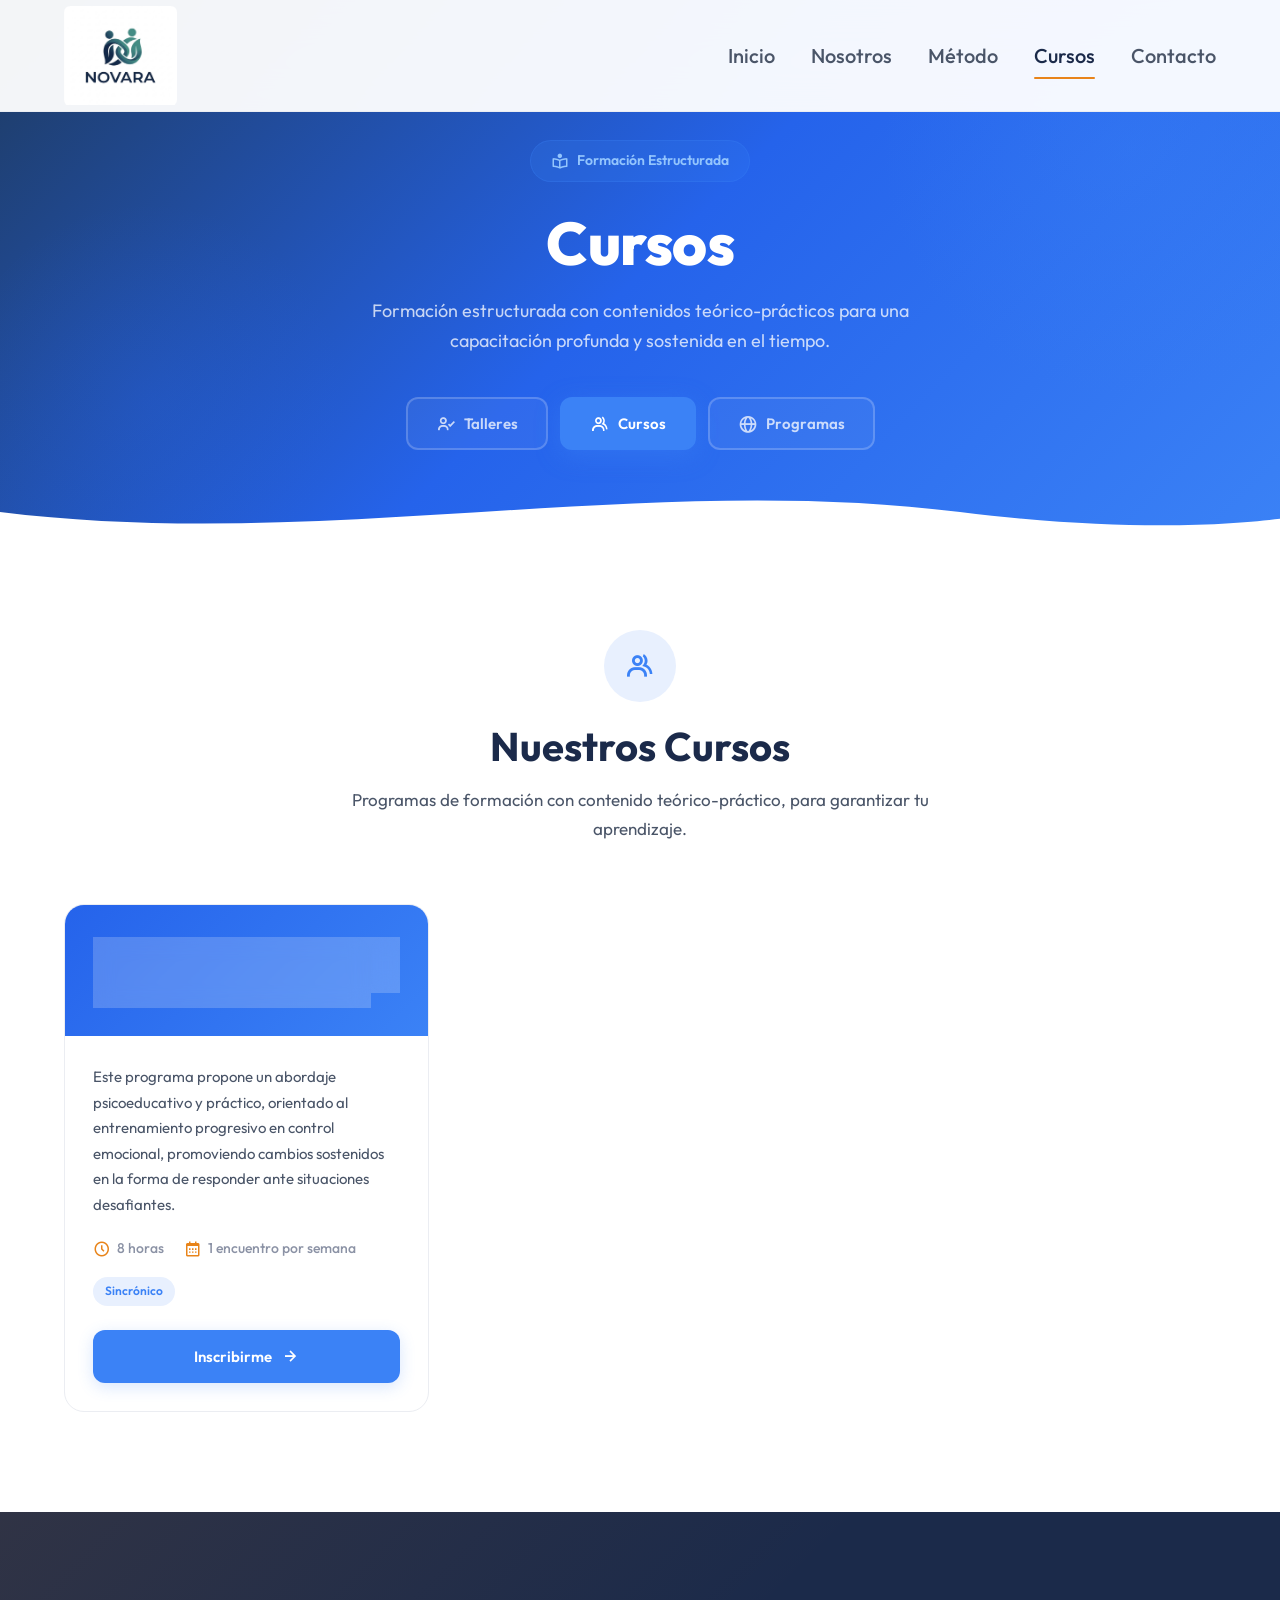
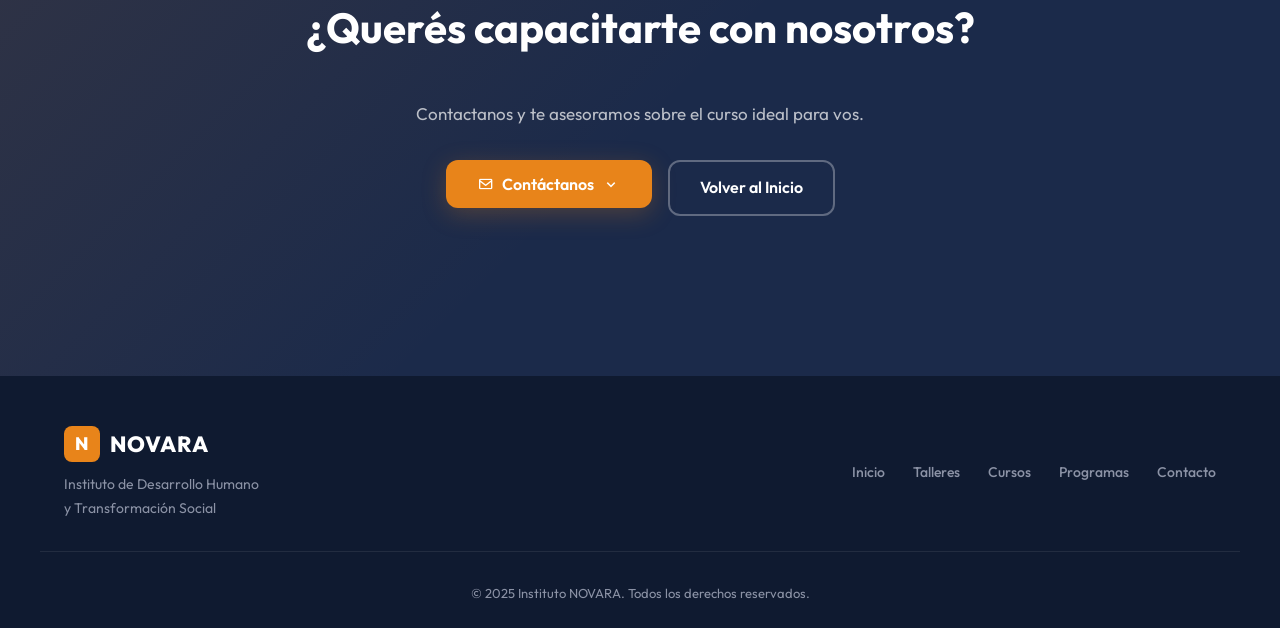
==== cursos.html @ 2bae2b1f "Add files via upload" ====
<!DOCTYPE html>
<html lang="es">

<head>
    <meta charset="UTF-8">
    <meta name="viewport" content="width=device-width, initial-scale=1.0">
    <title>Cursos | NOVARA</title>
    <meta name="description"
        content="Cursos de formación de NOVARA en coaching ontológico, liderazgo y psicología aplicada.">
    <link rel="preconnect" href="https://fonts.googleapis.com">
    <link rel="preconnect" href="https://fonts.gstatic.com" crossorigin>
    <link href="https://fonts.googleapis.com/css2?family=Outfit:wght@300;400;500;600;700;800&display=swap"
        rel="stylesheet">
    <link href='https://unpkg.com/boxicons@2.1.4/css/boxicons.min.css' rel='stylesheet'>
    <link rel="stylesheet" href="landing.css">
    <link rel="stylesheet" href="cursos.css">
</head>

<body>
    <div class="page-transition-overlay" id="page-transition-overlay">
        <div class="transition-logo">
            <div class="transition-spinner"></div><span>NOVARA</span>
        </div>
    </div>

    <nav class="navbar" id="navbar">
        <div class="nav-container">
            <a href="index.html" class="logo" data-nav-link><img src="img/novara.jpg" alt="Logo NOVARA"></a>
            <div class="nav-links" id="nav-links">
                <a href="index.html" data-nav-link>Inicio</a>
                <a href="index.html#nosotros" data-nav-link>Nosotros</a>
                <a href="index.html#metodo" data-nav-link>Método</a>
                <a href="#" class="active">Cursos</a>
                <a href="index.html#contacto" data-nav-link>Contacto</a>
            </div>
            <button class="nav-toggle" id="nav-toggle" aria-label="Abrir menú"><i class='bx bx-menu'></i></button>
        </div>
    </nav>

    <header class="cursos-hero">
        <div class="cursos-hero-bg cursos-hero-bg--blue"></div>
        <div class="container cursos-hero-content">
            <div class="cursos-hero-badge cursos-hero-badge--blue"><i class='bx bx-book-reader'></i><span>Formación
                    Estructurada</span></div>
            <h1 class="cursos-hero-title">Cursos</h1>
            <p class="cursos-hero-description">Formación estructurada con contenidos teórico-prácticos para una
                capacitación profunda y sostenida en el tiempo.</p>
            <div class="cursos-hero-tabs">
                <a href="talleres.html" class="tab-btn" data-nav-link><i class='bx bx-user-check'></i> Talleres</a>
                <a href="cursos.html" class="tab-btn active"><i class='bx bx-group'></i> Cursos</a>
                <a href="programas.html" class="tab-btn" data-nav-link><i class='bx bx-globe'></i> Programas</a>
            </div>
        </div>
        <div class="cursos-hero-wave"><svg viewBox="0 0 1440 120" preserveAspectRatio="none">
                <path d="M0,60 C360,120 720,0 1080,60 C1260,90 1380,80 1440,70 L1440,120 L0,120 Z" fill="#ffffff" />
            </svg></div>
    </header>

    <section class="cursos-section">
        <div class="container">
            <div class="section-intro">
                <div class="section-icon icon-blue"><i class='bx bx-group'></i></div>
                <h2 class="section-title">Nuestros Cursos</h2>
                <p class="section-subtitle">Programas de formación con contenido teórico-práctico, para garantizar tu
                    aprendizaje.</p>
            </div>
            <div class="cursos-grid">
                <div class="curso-card" id="curso-1">
                    <div class="curso-card-header curso-gradient">
                        <div class="curso-card-category">Entrenamiento en Control Emocional
                            y Manejo de la Frustración</div>
                        <div class="curso-card-icon"><i class='bx bx-shield-quarter'></i></div>
                    </div>
                    <div class="curso-card-body">
                        <p class="curso-card-desc">Este programa propone un abordaje psicoeducativo y práctico,
                            orientado al entrenamiento
                            progresivo en control emocional, promoviendo cambios sostenidos en la forma de responder
                            ante
                            situaciones desafiantes.</p>
                        <div class="curso-card-meta"><span><i class='bx bx-time-five'></i> 8 horas</span><span><i
                                    class='bx bx-calendar'></i> 1 encuentro por semana</span></div>
                        <div class="curso-card-tags"><span class="tag tag-blue">Sincrónico</span></div>
                        <a href="index.html#contacto" class="curso-card-btn btn-blue" data-nav-link>Inscribirme <i
                                class='bx bx-right-arrow-alt'></i></a>
                    </div>
                    <!-- </div>
                <div class="curso-card" id="curso-2">
                    <div class="curso-card-header curso-gradient">
                        <div class="curso-card-category">Liderazgo y Gestión de Equipos</div>
                        <div class="curso-card-icon"><i class='bx bx-trending-up'></i></div>
                    </div>
                    <div class="curso-card-body">
                        <p class="curso-card-desc">Técnicas avanzadas de liderazgo situacional, gestión del conflicto y
                            desarrollo de equipos de alto rendimiento.</p>
                        <div class="curso-card-meta"><span><i class='bx bx-time-five'></i> 60 horas</span><span><i
                                    class='bx bx-calendar'></i> 4 meses</span></div>
                        <div class="curso-card-tags"><span class="tag tag-orange">Presencial</span><span
                                class="tag tag-blue">Virtual</span></div>
                        <a href="index.html#contacto" class="curso-card-btn btn-blue" data-nav-link>Inscribirme <i
                                class='bx bx-right-arrow-alt'></i></a>
                    </div>
                </div>
                <div class="curso-card" id="curso-3">
                    <div class="curso-card-header curso-gradient">
                        <div class="curso-card-category">Psicología Aplicada al Cambio Social</div>
                        <div class="curso-card-icon"><i class='bx bx-heart'></i></div>
                    </div>
                    <div class="curso-card-body">
                        <p class="curso-card-desc">Herramientas de psicología comunitaria para intervenciones sociales
                            efectivas y sustentables.</p>
                        <div class="curso-card-meta"><span><i class='bx bx-time-five'></i> 48 horas</span><span><i
                                    class='bx bx-calendar'></i> 3 meses</span></div>
                        <div class="curso-card-tags"><span class="tag tag-blue">Virtual</span><span
                                class="tag tag-navy">Certificado</span></div>
                        <a href="index.html#contacto" class="curso-card-btn btn-blue" data-nav-link>Inscribirme <i
                                class='bx bx-right-arrow-alt'></i></a>
                    </div>-->
                </div>
            </div>
        </div>
    </section>

    <section class="cta-section">
        <div class="container">
            <div class="cta-content">
                <h2>¿Querés capacitarte con nosotros?</h2>
                <p class="cta-sub">Contactanos y te asesoramos sobre el curso ideal para vos.</p>
                <div class="cta-actions">
                    <div class="contact-menu-wrapper" id="contact-menu-wrapper">
                        <button class="btn-primary contact-toggle" id="contact-toggle">
                            <i class='bx bx-envelope'></i> Contáctanos <i
                                class='bx bx-chevron-down contact-chevron'></i>
                        </button>
                        <div class="contact-submenu" id="contact-submenu">
                            <div class="contact-submenu-arrow"></div>
                            <h4 class="contact-submenu-title">Nuestros canales de contacto</h4>

                            <div class="contact-group">
                                <div class="contact-group-label"><i class='bx bx-envelope'></i> Email</div>
                                <a href="mailto:info@novarainstituto.com" class="contact-item" id="contact-email">
                                    <span>novara.oficial1989@gmail.com</span>
                                    <i class='bx bx-right-arrow-alt'></i>
                                </a>
                            </div>

                            <div class="contact-group">
                                <div class="contact-group-label"><i class='bx bxl-whatsapp'></i> WhatsApp</div>
                                <a href="https://wa.me/5491155551234" target="_blank" rel="noopener"
                                    class="contact-item" id="contact-whatsapp-link">
                                    <span>+54 9 11 5555-1234</span>
                                    <i class='bx bx-right-arrow-alt'></i>
                                </a>
                            </div>

                            <div class="contact-group">
                                <div class="contact-group-label"><i class='bx bx-share-alt'></i> Redes Sociales</div>
                                <div class="contact-socials">
                                    <a href="https://instagram.com/novara.instituto" target="_blank" rel="noopener"
                                        class="contact-social-btn" id="contact-instagram" title="Instagram">
                                        <i class='bx bxl-instagram'></i>
                                    </a>
                                    <a href="https://facebook.com/novarainstituto" target="_blank" rel="noopener"
                                        class="contact-social-btn" id="contact-facebook" title="Facebook">
                                        <i class='bx bxl-facebook'></i>
                                    </a>
                                    <a href="https://tiktok.com/@novara.instituto" target="_blank" rel="noopener"
                                        class="contact-social-btn" id="contact-tiktok" title="TikTok">
                                        <i class='bx bxl-tiktok'></i>
                                    </a>
                                </div>
                            </div>
                        </div>
                    </div>
                    <a href="index.html" class="btn-outline" data-nav-link>Volver al Inicio</a>
                </div>
            </div>
        </div>
    </section>

    <footer class="footer">
        <div class="container footer-inner">
            <div class="footer-logo">
                <div class="logo">
                    <div class="logo-icon">N</div><span>NOVARA</span>
                </div>
                <p>Instituto de Desarrollo Humano<br>y Transformación Social</p>
            </div>
            <div class="footer-nav">
                <a href="index.html" data-nav-link>Inicio</a>
                <a href="talleres.html" data-nav-link>Talleres</a>
                <a href="cursos.html">Cursos</a>
                <a href="programas.html" data-nav-link>Programas</a>
                <a href="index.html#contacto" data-nav-link>Contacto</a>
            </div>
        </div>
        <div class="footer-bottom">
            <p>&copy; 2025 Instituto NOVARA. Todos los derechos reservados.</p>
        </div>
    </footer>

    <script>
        const overlay = document.getElementById('page-transition-overlay');
        window.addEventListener('load', () => { setTimeout(() => { overlay.classList.add('hidden'); }, 100); });
        document.querySelectorAll('a[data-nav-link]').forEach(link => {
            link.addEventListener('click', (e) => {
                const href = link.getAttribute('href');
                if (href && href !== '#' && !href.startsWith('#')) {
                    e.preventDefault(); overlay.classList.remove('hidden'); overlay.classList.add('active');
                    setTimeout(() => { window.location.href = href; }, 500);
                }
            });
        });
        const navbar = document.getElementById('navbar');
        window.addEventListener('scroll', () => { navbar.classList.toggle('scrolled', window.scrollY > 50); });
        const navToggle = document.getElementById('nav-toggle');
        const navLinks = document.getElementById('nav-links');
        navToggle.addEventListener('click', () => { navLinks.classList.toggle('open'); const icon = navToggle.querySelector('i'); icon.classList.toggle('bx-menu'); icon.classList.toggle('bx-x'); });
        navLinks.querySelectorAll('a').forEach(link => { link.addEventListener('click', () => { navLinks.classList.remove('open'); const icon = navToggle.querySelector('i'); icon.classList.add('bx-menu'); icon.classList.remove('bx-x'); }); });
        const observer = new IntersectionObserver((entries) => { entries.forEach(entry => { if (entry.isIntersecting) entry.target.classList.add('revealed'); }); }, { threshold: 0.1 });
        document.querySelectorAll('.curso-card, .section-intro').forEach(el => { el.classList.add('reveal'); observer.observe(el); });

        // ==================== TOGGLE DEL SUBMENÚ DE CONTACTO ====================
        const contactToggle = document.getElementById('contact-toggle');
        const contactSubmenu = document.getElementById('contact-submenu');

        if (contactToggle && contactSubmenu) {
            contactToggle.addEventListener('click', (e) => {
                e.stopPropagation();
                contactToggle.classList.toggle('open');
                contactSubmenu.classList.toggle('open');
            });

            // Cerrar submenú al hacer clic fuera de él
            document.addEventListener('click', (e) => {
                if (!contactToggle.contains(e.target) && !contactSubmenu.contains(e.target)) {
                    contactToggle.classList.remove('open');
                    contactSubmenu.classList.remove('open');
                }
            });
        }
    </script>
</body>

</html>
---- landing.css ----
/* ===========================
   NOVARA - CSS de Página Principal
   Diseño: Limpio, Profesional
   Colores: Azul Marino + Naranja + Blanco
   =========================== */

:root {
    --navy: #1B2A4A;
    --navy-dark: #0F1A30;
    --navy-light: #2C3E60;
    --orange: #E8841A;
    --orange-light: #F5A623;
    --orange-bg: #FFF3E6;
    --orange-bg-alt: #FDECD2;
    --blue-bg: #E8F0FE;
    --green-bg: #E6F5EC;
    --white: #FFFFFF;
    --off-white: #F8F9FB;
    --gray-50: #F5F6F8;
    --gray-100: #EBEDF2;
    --gray-200: #D1D5DE;
    --gray-400: #8B92A5;
    --gray-600: #4A5568;
    --gray-800: #2D3748;
    --text-primary: #1B2A4A;
    --text-secondary: #4A5568;
    --text-muted: #8B92A5;
    --shadow-sm: 0 2px 8px rgba(27, 42, 74, 0.06);
    --shadow-md: 0 4px 20px rgba(27, 42, 74, 0.08);
    --shadow-lg: 0 8px 40px rgba(27, 42, 74, 0.12);
    --shadow-orange: 0 6px 24px rgba(232, 132, 26, 0.25);
    --radius-sm: 8px;
    --radius-md: 12px;
    --radius-lg: 20px;
    --radius-xl: 28px;
    --transition: all 0.3s cubic-bezier(0.4, 0, 0.2, 1);
}

/* Reinicio y Base */
*,
*::before,
*::after {
    margin: 0;
    padding: 0;
    box-sizing: border-box;
}

html {
    scroll-behavior: smooth;
    -webkit-font-smoothing: antialiased;
}

body {
    font-family: 'Outfit', sans-serif;
    background-color: var(--white);
    color: var(--text-primary);
    overflow-x: hidden;
    line-height: 1.7;
}

a {
    text-decoration: none;
    color: inherit;
}

img {
    max-width: 100%;
    display: block;
}

.container {
    max-width: 1200px;
    margin: 0 auto;
    padding: 0 24px;
}

.text-center {
    text-align: center;
}

.section {
    padding: 100px 0;
}

.section-title {
    font-size: clamp(28px, 4vw, 40px);
    font-weight: 700;
    color: var(--navy);
    margin-bottom: 16px;
    line-height: 1.2;
}

.section-header {
    margin-bottom: 60px;
}

/* ===========================
   BARRA DE NAVEGACIÓN
   =========================== */
.navbar {
    position: fixed;
    top: 0;
    left: 0;
    width: 100%;
    height: 112px;
    background: rgba(255, 255, 255, 0.95);
    backdrop-filter: blur(20px);
    -webkit-backdrop-filter: blur(20px);
    border-bottom: 1px solid var(--gray-100);
    z-index: 1000;
    display: flex;
    align-items: center;
    transition: var(--transition);
}

.navbar.scrolled {
    box-shadow: var(--shadow-md);
}

.nav-container {
    width: 100%;
    max-width: 1200px;
    margin: 0 auto;
    padding: 0 24px;
    display: flex;
    justify-content: space-between;
    align-items: center;
}

.logo {
    display: flex;
    align-items: center;
    gap: 10px;
    font-size: 22px;
    font-weight: 800;
    letter-spacing: 1px;
    color: var(--navy);
}

.logo img {
    height: 100px;
    width: auto;
    object-fit: contain;
    border-radius: 6px;
}

.logo-icon {
    width: 36px;
    height: 36px;
    background: var(--navy);
    color: var(--white);
    border-radius: 8px;
    display: flex;
    align-items: center;
    justify-content: center;
    font-size: 18px;
    font-weight: 800;
}

.nav-links {
    display: flex;
    gap: 36px;
}

.nav-links a {
    color: var(--text-secondary);
    font-weight: 500;
    font-size: 20px;
    transition: var(--transition);
    position: relative;
    padding: 4px 0;
}

.nav-links a::after {
    content: '';
    position: absolute;
    bottom: -2px;
    left: 0;
    width: 0;
    height: 2px;
    background: var(--orange);
    transition: var(--transition);
    border-radius: 2px;
}

.nav-links a:hover,
.nav-links a.active {
    color: var(--navy);
}

.nav-links a:hover::after,
.nav-links a.active::after {
    width: 100%;
}

.nav-toggle {
    display: none;
    background: none;
    border: none;
    font-size: 28px;
    color: var(--navy);
    cursor: pointer;
}

/* ===========================
   SECCIÓN HERO (PRINCIPAL)
   =========================== */
.hero {
    min-height: 100vh;
    display: flex;
    align-items: center;
    background: linear-gradient(135deg, var(--off-white) 0%, var(--white) 50%, var(--orange-bg) 100%);
    padding: 100px 0 60px;
    position: relative;
    overflow: hidden;
}

.hero::before {
    content: '';
    position: absolute;
    top: -120px;
    right: -120px;
    width: 500px;
    height: 500px;
    background: radial-gradient(circle, rgba(232, 132, 26, 0.08) 0%, transparent 70%);
    border-radius: 50%;
}

.hero-container {
    max-width: 1200px;
    margin: 0 auto;
    padding: 0 24px;
    display: grid;
    grid-template-columns: 1fr 1fr;
    gap: 60px;
    align-items: center;
}

.hero-badge {
    display: inline-flex;
    align-items: center;
    gap: 8px;
    padding: 6px 16px;
    background: var(--orange-bg);
    color: var(--orange);
    border-radius: 20px;
    font-size: 13px;
    font-weight: 600;
    margin-bottom: 28px;
}

.hero-badge i {
    font-size: 14px;
}

.hero-title {
    font-size: clamp(36px, 5vw, 56px);
    font-weight: 800;
    line-height: 1.1;
    color: var(--navy);
    margin-bottom: 24px;
    letter-spacing: -0.5px;
}

.hero-description {
    font-size: 18px;
    color: var(--text-secondary);
    margin-bottom: 40px;
    max-width: 480px;
    line-height: 1.7;
}

.hero-actions {
    display: flex;
    gap: 16px;
}

.btn-primary {
    display: inline-flex;
    align-items: center;
    gap: 8px;
    background: var(--orange);
    color: var(--white);
    padding: 14px 32px;
    border-radius: var(--radius-md);
    font-weight: 600;
    font-size: 16px;
    transition: var(--transition);
    box-shadow: var(--shadow-orange);
    border: none;
    cursor: pointer;
}

.btn-primary:hover {
    background: #D47316;
    transform: translateY(-2px);
    box-shadow: 0 8px 30px rgba(232, 132, 26, 0.35);
}

.btn-outline {
    display: inline-flex;
    align-items: center;
    gap: 8px;
    border: 2px solid var(--navy);
    color: var(--navy);
    padding: 12px 30px;
    border-radius: var(--radius-md);
    font-weight: 600;
    font-size: 16px;
    transition: var(--transition);
    cursor: pointer;
    background: transparent;
}

.btn-outline:hover {
    background: var(--navy);
    color: var(--white);
    transform: translateY(-2px);
}

/* Imagen del Hero */
.hero-image {
    position: relative;
}

.hero-image-wrapper {
    position: relative;
}

.hero-image-wrapper img {
    border-radius: var(--radius-xl);
    box-shadow: var(--shadow-lg);
    width: 100%;
    height: 420px;
    object-fit: cover;
}

.hero-arrow {
    position: absolute;
    bottom: -30px;
    left: -40px;
    width: 100px;
    height: 100px;
    animation: float 3s ease-in-out infinite;
}

@keyframes float {

    0%,
    100% {
        transform: translateY(0) rotate(0deg);
    }

    50% {
        transform: translateY(-10px) rotate(5deg);
    }
}

/* ===========================
   SECCIÓN ¿QUIÉNES SOMOS?
   =========================== */
.about-section {
    background: var(--white);
}

.about-grid {
    display: grid;
    grid-template-columns: 1fr 1fr;
    gap: 60px;
    align-items: center;
}

.about-image img {
    border-radius: var(--radius-xl);
    box-shadow: var(--shadow-lg);
    width: 100%;
    height: 400px;
    object-fit: cover;
}

.about-content .section-title {
    margin-bottom: 20px;
}

.about-lead {
    font-size: 18px;
    color: var(--orange);
    font-weight: 600;
    margin-bottom: 16px;
}

.about-text {
    color: var(--text-secondary);
    font-size: 16px;
    margin-bottom: 16px;
    line-height: 1.8;
}

/* ===========================
   SECCIÓN MÉTODO NOVARA
   =========================== */
.method-section {
    background: var(--off-white);
}

.method-grid {
    display: grid;
    grid-template-columns: repeat(4, 1fr);
    gap: 28px;
}

.method-card {
    background: var(--white);
    border-radius: var(--radius-lg);
    padding: 36px 28px;
    text-align: center;
    transition: var(--transition);
    border: 1px solid var(--gray-100);
    position: relative;
}

.method-card:hover {
    transform: translateY(-6px);
    box-shadow: var(--shadow-lg);
    border-color: var(--orange);
}

.method-icon {
    width: 72px;
    height: 72px;
    background: var(--orange-bg);
    border-radius: 50%;
    display: flex;
    align-items: center;
    justify-content: center;
    margin: 0 auto 20px;
    transition: var(--transition);
}

.method-icon i {
    font-size: 32px;
    color: var(--orange);
}

.method-card:hover .method-icon {
    background: var(--orange);
}

.method-card:hover .method-icon i {
    color: var(--white);
}

.method-number {
    display: inline-flex;
    align-items: center;
    justify-content: center;
    width: 28px;
    height: 28px;
    background: var(--orange);
    color: var(--white);
    border-radius: 50%;
    font-size: 13px;
    font-weight: 700;
    margin-bottom: 14px;
}

.method-card h3 {
    font-size: 18px;
    font-weight: 700;
    color: var(--navy);
    margin-bottom: 12px;
    line-height: 1.3;
}

.method-card p {
    color: var(--text-secondary);
    font-size: 14px;
    line-height: 1.6;
    margin-bottom: 20px;
}

.method-link {
    display: inline-flex;
    align-items: center;
    gap: 6px;
    color: var(--orange);
    font-weight: 600;
    font-size: 14px;
    transition: var(--transition);
}

.method-link i {
    font-size: 18px;
    transition: transform 0.3s;
}

.method-link:hover {
    color: #D47316;
}

.method-link:hover i {
    transform: translateX(4px);
}

/* ===========================
   SECCIÓN PROGRAMAS
   =========================== */
.programs-section {
    background: var(--white);
}

.programs-grid {
    display: grid;
    grid-template-columns: repeat(3, 1fr);
    gap: 24px;
}

.program-card {
    background: var(--off-white);
    border-radius: var(--radius-lg);
    padding: 36px 24px;
    text-align: center;
    transition: var(--transition);
    border: 1px solid var(--gray-100);
}

.program-card:hover {
    transform: translateY(-4px);
    box-shadow: var(--shadow-md);
    border-color: var(--orange);
}

.program-icon {
    width: 64px;
    height: 64px;
    border-radius: 50%;
    display: flex;
    align-items: center;
    justify-content: center;
    margin: 0 auto 18px;
}

.program-icon i {
    font-size: 28px;
}

.program-icon-small {
    width: 48px;
    height: 48px;
    border-radius: 50%;
    display: flex;
    align-items: center;
    justify-content: center;
    margin: 0 auto 14px;
}

.program-icon-small i {
    font-size: 22px;
}

.icon-orange {
    background: var(--orange-bg);
}

.icon-orange i {
    color: var(--orange);
}

.icon-blue {
    background: var(--blue-bg);
}

.icon-blue i {
    color: #3B82F6;
}

.icon-green {
    background: var(--green-bg);
}

.icon-green i {
    color: #22C55E;
}

.program-card h3 {
    font-size: 18px;
    font-weight: 700;
    color: var(--navy);
    margin-bottom: 12px;
}

.program-card h4 {
    font-size: 16px;
    font-weight: 700;
    color: var(--navy);
    margin-bottom: 10px;
}

.program-meta {
    display: flex;
    flex-direction: column;
    gap: 6px;
    margin-bottom: 16px;
}

.program-meta span {
    display: flex;
    align-items: center;
    justify-content: center;
    gap: 6px;
    color: var(--text-muted);
    font-size: 13px;
}

.program-meta i {
    font-size: 15px;
}

.program-link {
    display: inline-flex;
    align-items: center;
    gap: 4px;
    color: var(--orange);
    font-weight: 600;
    font-size: 14px;
    transition: var(--transition);
}

.program-link:hover {
    color: #D47316;
}

.program-card-detail {
    padding: 28px 20px;
}

/* ===========================
   SECCIÓN CTA (LLAMADA A LA ACCIÓN)
   =========================== */
.cta-section {
    background: var(--navy);
    padding: 80px 0 160px;
    text-align: center;
    position: relative;
}

.cta-section::before {
    content: '';
    position: absolute;
    top: 0;
    left: 0;
    width: 100%;
    height: 100%;
    background: linear-gradient(135deg, rgba(232, 132, 26, 0.1) 0%, transparent 50%);
    pointer-events: none;
}

.cta-content {
    position: relative;
    z-index: 1;
}

.cta-content h2 {
    font-size: clamp(28px, 4vw, 42px);
    font-weight: 700;
    color: var(--white);
    margin-bottom: 36px;
}

.cta-actions {
    display: flex;
    gap: 16px;
    justify-content: center;
    flex-wrap: wrap;
}

.cta-section .btn-primary {
    background: var(--orange);
}

.cta-section .btn-outline {
    border-color: rgba(255, 255, 255, 0.3);
    color: var(--white);
}

.cta-section .btn-outline:hover {
    background: rgba(255, 255, 255, 0.1);
    border-color: var(--white);
}

/* ===========================
   SUBMENÚ DE CONTACTO
   =========================== */
.contact-menu-wrapper {
    position: relative;
    display: inline-block;
    z-index: 10;
}

.contact-toggle {
    display: inline-flex;
    align-items: center;
    gap: 8px;
    cursor: pointer;
    font-family: 'Outfit', sans-serif;
}

.contact-toggle .contact-chevron {
    font-size: 18px;
    transition: transform 0.3s ease;
}

.contact-toggle.open .contact-chevron {
    transform: rotate(180deg);
}

.contact-submenu {
    position: absolute;
    top: calc(100% + 16px);
    left: 50%;
    transform: translateX(-50%) translateY(-10px);
    width: 340px;
    background: rgba(255, 255, 255, 0.97);
    backdrop-filter: blur(20px);
    -webkit-backdrop-filter: blur(20px);
    border-radius: var(--radius-lg);
    box-shadow: 0 20px 60px rgba(0, 0, 0, 0.25), 0 0 0 1px rgba(255, 255, 255, 0.1);
    padding: 24px;
    opacity: 0;
    visibility: hidden;
    pointer-events: none;
    transition: opacity 0.35s ease, transform 0.35s ease, visibility 0.35s ease;
    z-index: 100;
}

.contact-submenu.open {
    opacity: 1;
    visibility: visible;
    pointer-events: auto;
    transform: translateX(-50%) translateY(0);
}

.contact-submenu-arrow {
    position: absolute;
    top: -8px;
    left: 50%;
    transform: translateX(-50%) rotate(45deg);
    width: 16px;
    height: 16px;
    background: rgba(255, 255, 255, 0.97);
    box-shadow: -2px -2px 4px rgba(0, 0, 0, 0.05);
}

.contact-submenu-title {
    font-size: 13px;
    font-weight: 700;
    color: var(--text-muted);
    text-transform: uppercase;
    letter-spacing: 0.8px;
    margin-bottom: 18px;
    padding-bottom: 12px;
    border-bottom: 1px solid var(--gray-100);
    text-align: left;
}

.contact-group {
    margin-bottom: 16px;
}

.contact-group:last-child {
    margin-bottom: 0;
}

.contact-group-label {
    display: flex;
    align-items: center;
    gap: 6px;
    font-size: 12px;
    font-weight: 600;
    color: var(--text-muted);
    text-transform: uppercase;
    letter-spacing: 0.5px;
    margin-bottom: 8px;
    text-align: left;
}

.contact-group-label i {
    font-size: 15px;
    color: var(--orange);
}

.contact-item {
    display: flex;
    align-items: center;
    justify-content: space-between;
    padding: 10px 14px;
    border-radius: var(--radius-sm);
    color: var(--text-primary);
    font-size: 14px;
    font-weight: 500;
    transition: var(--transition);
    text-align: left;
}

.contact-item:hover {
    background: var(--orange-bg);
    color: var(--orange);
}

.contact-item i {
    font-size: 18px;
    opacity: 0;
    transform: translateX(-4px);
    transition: var(--transition);
}

.contact-item:hover i {
    opacity: 1;
    transform: translateX(0);
}

.contact-socials {
    display: flex;
    gap: 10px;
    padding: 4px 0;
}

.contact-social-btn {
    width: 44px;
    height: 44px;
    border-radius: 12px;
    display: flex;
    align-items: center;
    justify-content: center;
    background: var(--gray-50);
    color: var(--text-secondary);
    font-size: 22px;
    transition: var(--transition);
    border: 1px solid var(--gray-100);
}

.contact-social-btn:hover {
    transform: translateY(-3px);
    box-shadow: 0 6px 16px rgba(0, 0, 0, 0.1);
}

/* Instagram - Degradado de colores de marca */
.contact-social-btn:nth-child(1):hover {
    background: linear-gradient(135deg, #f09433, #e6683c, #dc2743, #cc2366, #bc1888);
    color: var(--white);
    border-color: transparent;
}

/* Facebook - Color de marca */
.contact-social-btn:nth-child(2):hover {
    background: #1877F2;
    color: var(--white);
    border-color: transparent;
}

/* TikTok - Color de marca */
.contact-social-btn:nth-child(3):hover {
    background: #010101;
    color: var(--white);
    border-color: transparent;
}


/* ===========================
   PIE DE PÁGINA
   =========================== */
.footer {
    background: var(--navy-dark);
    padding: 50px 0 24px;
}

.footer-inner {
    display: flex;
    justify-content: space-between;
    align-items: center;
    margin-bottom: 30px;
    padding-bottom: 30px;
    border-bottom: 1px solid rgba(255, 255, 255, 0.08);
}

.footer .logo {
    color: var(--white);
}

.footer .logo-icon {
    background: var(--orange);
}

.footer-logo p {
    color: var(--gray-400);
    margin-top: 10px;
    font-size: 14px;
}

.footer-nav {
    display: flex;
    gap: 28px;
}

.footer-nav a {
    color: var(--gray-400);
    font-size: 14px;
    font-weight: 500;
    transition: var(--transition);
}

.footer-nav a:hover {
    color: var(--white);
}

.footer-bottom {
    text-align: center;
    color: var(--gray-400);
    font-size: 13px;
}

/* ===========================
   ANIMACIÓN DE REVELADO AL SCROLL
   =========================== */
.reveal {
    opacity: 0;
    transform: translateY(30px);
    transition: opacity 0.6s ease, transform 0.6s ease;
}

.reveal.revealed {
    opacity: 1;
    transform: translateY(0);
}

.method-card.reveal:nth-child(2) {
    transition-delay: 0.1s;
}

.method-card.reveal:nth-child(3) {
    transition-delay: 0.2s;
}

.method-card.reveal:nth-child(4) {
    transition-delay: 0.3s;
}

.program-card.reveal:nth-child(2) {
    transition-delay: 0.1s;
}

.program-card.reveal:nth-child(3) {
    transition-delay: 0.2s;
}

.program-card.reveal:nth-child(4) {
    transition-delay: 0.3s;
}

.program-card.reveal:nth-child(5) {
    transition-delay: 0.4s;
}

.program-card.reveal:nth-child(6) {
    transition-delay: 0.5s;
}

/* ===========================
   DISEÑO RESPONSIVO
   =========================== */
@media (max-width: 1024px) {
    .method-grid {
        grid-template-columns: repeat(2, 1fr);
    }
}

@media (max-width: 968px) {
    .nav-links {
        position: fixed;
        top: 112px;
        left: 0;
        width: 100%;
        background: var(--white);
        flex-direction: column;
        padding: 24px;
        gap: 0;
        border-bottom: 1px solid var(--gray-100);
        box-shadow: var(--shadow-md);
        transform: translateY(-120%);
        transition: transform 0.3s ease;
        z-index: 999;
    }

    .nav-links.open {
        transform: translateY(0);
    }

    .nav-links a {
        padding: 14px 0;
        border-bottom: 1px solid var(--gray-50);
        font-size: 16px;
    }

    .nav-toggle {
        display: block;
    }

    .hero-container {
        grid-template-columns: 1fr;
        gap: 40px;
        text-align: center;
    }

    .hero-description {
        margin-inline: auto;
    }

    .hero-actions {
        justify-content: center;
    }

    .hero-image-wrapper img {
        height: 320px;
    }

    .hero-arrow {
        display: none;
    }

    .about-grid {
        grid-template-columns: 1fr;
        gap: 40px;
    }

    .about-content {
        text-align: center;
    }

    .programs-grid {
        grid-template-columns: repeat(2, 1fr);
    }
}

@media (max-width: 600px) {
    .section {
        padding: 70px 0;
    }

    .hero {
        padding: 90px 0 50px;
    }

    .hero-title {
        font-size: 32px;
    }

    .method-grid {
        grid-template-columns: 1fr;
    }

    .programs-grid {
        grid-template-columns: 1fr;
    }

    .hero-actions {
        flex-direction: column;
        align-items: center;
    }

    .cta-actions {
        flex-direction: column;
        align-items: center;
    }

    .footer-inner {
        flex-direction: column;
        text-align: center;
        gap: 24px;
    }

    .footer-nav {
        flex-wrap: wrap;
        justify-content: center;
        gap: 16px;
    }
}
---- cursos.css ----
/* ===========================
   NOVARA - Cursos Page CSS
   Page Transitions & Course Cards
   =========================== */

/* ===========================
   PAGE TRANSITION OVERLAY
   =========================== */
.page-transition-overlay {
    position: fixed;
    top: 0;
    left: 0;
    width: 100%;
    height: 100%;
    background: var(--navy);
    z-index: 9999;
    display: flex;
    align-items: center;
    justify-content: center;
    transition: opacity 0.5s ease, visibility 0.5s ease;
    opacity: 1;
    visibility: visible;
}

.page-transition-overlay.hidden {
    opacity: 0;
    visibility: hidden;
    pointer-events: none;
}

.page-transition-overlay.active {
    opacity: 1;
    visibility: visible;
}

.transition-logo {
    display: flex;
    flex-direction: column;
    align-items: center;
    gap: 20px;
    color: var(--white);
    font-family: 'Outfit', sans-serif;
    font-size: 32px;
    font-weight: 800;
    letter-spacing: 3px;
}

.transition-spinner {
    width: 48px;
    height: 48px;
    border: 4px solid rgba(255, 255, 255, 0.15);
    border-top-color: var(--orange);
    border-radius: 50%;
    animation: spin 0.8s linear infinite;
}

@keyframes spin {
    to { transform: rotate(360deg); }
}

/* Body transition support */
body {
    opacity: 1;
    transition: opacity 0.3s ease;
}

/* ===========================
   CURSOS HERO
   =========================== */
.cursos-hero {
    position: relative;
    min-height: 520px;
    display: flex;
    align-items: center;
    padding: 140px 0 100px;
    overflow: hidden;
}

.cursos-hero-bg {
    position: absolute;
    top: 0;
    left: 0;
    width: 100%;
    height: 100%;
    background: linear-gradient(135deg, var(--navy) 0%, var(--navy-light) 50%, #3B5998 100%);
    z-index: 0;
}

.cursos-hero-bg::before {
    content: '';
    position: absolute;
    top: -100px;
    right: -100px;
    width: 500px;
    height: 500px;
    background: radial-gradient(circle, rgba(232, 132, 26, 0.2) 0%, transparent 70%);
    border-radius: 50%;
}

.cursos-hero-bg::after {
    content: '';
    position: absolute;
    bottom: -50px;
    left: -50px;
    width: 400px;
    height: 400px;
    background: radial-gradient(circle, rgba(59, 130, 246, 0.15) 0%, transparent 70%);
    border-radius: 50%;
}

.cursos-hero-content {
    position: relative;
    z-index: 1;
    text-align: center;
}

.cursos-hero-badge {
    display: inline-flex;
    align-items: center;
    gap: 8px;
    padding: 8px 20px;
    background: rgba(232, 132, 26, 0.2);
    color: var(--orange-light);
    border-radius: 24px;
    font-size: 14px;
    font-weight: 600;
    margin-bottom: 28px;
    border: 1px solid rgba(232, 132, 26, 0.3);
    animation: fadeInDown 0.6s ease 0.2s both;
}

.cursos-hero-badge i {
    font-size: 18px;
}

.cursos-hero-title {
    font-size: clamp(36px, 5.5vw, 60px);
    font-weight: 800;
    color: var(--white);
    line-height: 1.1;
    margin-bottom: 20px;
    letter-spacing: -0.5px;
    animation: fadeInDown 0.6s ease 0.3s both;
}

.cursos-hero-description {
    font-size: 18px;
    color: rgba(255, 255, 255, 0.75);
    max-width: 560px;
    margin: 0 auto 40px;
    line-height: 1.7;
    animation: fadeInDown 0.6s ease 0.4s both;
}

@keyframes fadeInDown {
    from {
        opacity: 0;
        transform: translateY(-20px);
    }
    to {
        opacity: 1;
        transform: translateY(0);
    }
}

/* Tabs */
.cursos-hero-tabs {
    display: flex;
    gap: 12px;
    justify-content: center;
    flex-wrap: wrap;
    animation: fadeInDown 0.6s ease 0.5s both;
}

.tab-btn {
    display: inline-flex;
    align-items: center;
    gap: 8px;
    padding: 12px 28px;
    border: 2px solid rgba(255, 255, 255, 0.2);
    background: rgba(255, 255, 255, 0.05);
    color: rgba(255, 255, 255, 0.75);
    border-radius: var(--radius-md);
    font-family: 'Outfit', sans-serif;
    font-size: 15px;
    font-weight: 600;
    cursor: pointer;
    transition: var(--transition);
    backdrop-filter: blur(10px);
}

.tab-btn:hover {
    background: rgba(255, 255, 255, 0.1);
    border-color: rgba(255, 255, 255, 0.4);
    color: var(--white);
    transform: translateY(-2px);
}

.tab-btn.active {
    background: var(--orange);
    border-color: var(--orange);
    color: var(--white);
    box-shadow: 0 6px 24px rgba(232, 132, 26, 0.4);
}

.tab-btn i {
    font-size: 20px;
}

/* Hero BG Variants */
.cursos-hero-bg--blue {
    background: linear-gradient(135deg, #1E3A5F 0%, #2563EB 50%, #3B82F6 100%);
}

.cursos-hero-bg--blue::before {
    background: radial-gradient(circle, rgba(59, 130, 246, 0.25) 0%, transparent 70%);
}

.cursos-hero-bg--blue::after {
    background: radial-gradient(circle, rgba(37, 99, 235, 0.2) 0%, transparent 70%);
}

.cursos-hero-bg--green {
    background: linear-gradient(135deg, #14532D 0%, #16A34A 50%, #22C55E 100%);
}

.cursos-hero-bg--green::before {
    background: radial-gradient(circle, rgba(34, 197, 94, 0.25) 0%, transparent 70%);
}

.cursos-hero-bg--green::after {
    background: radial-gradient(circle, rgba(22, 163, 74, 0.2) 0%, transparent 70%);
}

/* Hero Badge Variants */
.cursos-hero-badge--blue {
    background: rgba(59, 130, 246, 0.2);
    color: #93C5FD;
    border-color: rgba(59, 130, 246, 0.3);
}

.cursos-hero-badge--green {
    background: rgba(34, 197, 94, 0.2);
    color: #86EFAC;
    border-color: rgba(34, 197, 94, 0.3);
}

/* Tab active color variants */
.cursos-hero-bg--blue ~ .cursos-hero-content .tab-btn.active,
.cursos-hero-content .tab-btn.active.tab-btn-blue {
    background: #3B82F6;
    border-color: #3B82F6;
    box-shadow: 0 6px 24px rgba(59, 130, 246, 0.4);
}

.cursos-hero-bg--green ~ .cursos-hero-content .tab-btn.active,
.cursos-hero-content .tab-btn.active.tab-btn-green {
    background: #22C55E;
    border-color: #22C55E;
    box-shadow: 0 6px 24px rgba(34, 197, 94, 0.4);
}

/* Wave SVG */
.cursos-hero-wave {
    position: absolute;
    bottom: -2px;
    left: 0;
    width: 100%;
    z-index: 1;
}

.cursos-hero-wave svg {
    display: block;
    width: 100%;
    height: 80px;
}

/* ===========================
   CURSOS SECTIONS
   =========================== */
.cursos-section {
    padding: 80px 0 100px;
    background: var(--white);
}

.cursos-section-alt {
    background: var(--off-white);
}

/* Section Intro */
.section-intro {
    text-align: center;
    margin-bottom: 60px;
}

.section-intro .section-icon {
    width: 72px;
    height: 72px;
    border-radius: 50%;
    display: flex;
    align-items: center;
    justify-content: center;
    margin: 0 auto 20px;
}

.section-intro .section-icon i {
    font-size: 32px;
}

.section-intro .icon-orange {
    background: var(--orange-bg);
}

.section-intro .icon-orange i {
    color: var(--orange);
}

.section-intro .icon-blue {
    background: var(--blue-bg);
}

.section-intro .icon-blue i {
    color: #3B82F6;
}

.section-intro .icon-green {
    background: var(--green-bg);
}

.section-intro .icon-green i {
    color: #22C55E;
}

.section-subtitle {
    font-size: 17px;
    color: var(--text-secondary);
    max-width: 600px;
    margin: 0 auto;
    line-height: 1.7;
}

/* ===========================
   CURSO CARDS
   =========================== */
.cursos-grid {
    display: grid;
    grid-template-columns: repeat(3, 1fr);
    gap: 28px;
}

.curso-card {
    background: var(--white);
    border-radius: var(--radius-lg);
    overflow: hidden;
    border: 1px solid var(--gray-100);
    transition: var(--transition);
    position: relative;
}

.curso-card:hover {
    transform: translateY(-8px);
    box-shadow: 0 20px 60px rgba(27, 42, 74, 0.12);
    border-color: transparent;
}

.curso-card-featured {
    border: 2px solid var(--orange);
    box-shadow: 0 8px 30px rgba(232, 132, 26, 0.12);
}

.curso-card-featured:hover {
    box-shadow: 0 20px 60px rgba(232, 132, 26, 0.2);
}

/* Card Header */
.curso-card-header {
    position: relative;
    padding: 32px 28px 28px;
    display: flex;
    justify-content: space-between;
    align-items: flex-start;
}

.taller-gradient {
    background: linear-gradient(135deg, #E8841A 0%, #F5A623 100%);
}

.curso-gradient {
    background: linear-gradient(135deg, #2563EB 0%, #3B82F6 100%);
}

.programa-gradient {
    background: linear-gradient(135deg, #16A34A 0%, #22C55E 100%);
}

.curso-card-category {
    display: inline-block;
    padding: 5px 14px;
    background: rgba(255, 255, 255, 0.2);
    color: var(--white);
    border-radius: 20px;
    font-size: 12px;
    font-weight: 600;
    text-transform: uppercase;
    letter-spacing: 0.5px;
    backdrop-filter: blur(10px);
}

.curso-card-badge {
    position: absolute;
    top: 12px;
    right: 16px;
    padding: 4px 12px;
    background: rgba(255, 255, 255, 0.95);
    color: var(--orange);
    border-radius: 16px;
    font-size: 12px;
    font-weight: 700;
    box-shadow: 0 2px 8px rgba(0, 0, 0, 0.1);
}

.curso-card-icon {
    width: 56px;
    height: 56px;
    background: rgba(255, 255, 255, 0.2);
    border-radius: 16px;
    display: flex;
    align-items: center;
    justify-content: center;
    backdrop-filter: blur(10px);
    transition: var(--transition);
}

.curso-card:hover .curso-card-icon {
    background: rgba(255, 255, 255, 0.35);
    transform: scale(1.05);
}

.curso-card-icon i {
    font-size: 28px;
    color: var(--white);
}

/* Card Body */
.curso-card-body {
    padding: 28px;
}

.curso-card-body h3 {
    font-size: 20px;
    font-weight: 700;
    color: var(--navy);
    margin-bottom: 12px;
    line-height: 1.3;
}

.curso-card-desc {
    font-size: 15px;
    color: var(--text-secondary);
    line-height: 1.7;
    margin-bottom: 20px;
}

.curso-card-meta {
    display: flex;
    gap: 20px;
    margin-bottom: 16px;
    flex-wrap: wrap;
}

.curso-card-meta span {
    display: flex;
    align-items: center;
    gap: 6px;
    color: var(--text-muted);
    font-size: 14px;
    font-weight: 500;
}

.curso-card-meta i {
    font-size: 18px;
    color: var(--orange);
}

/* Tags */
.curso-card-tags {
    display: flex;
    gap: 8px;
    margin-bottom: 24px;
    flex-wrap: wrap;
}

.tag {
    display: inline-block;
    padding: 4px 12px;
    border-radius: 16px;
    font-size: 12px;
    font-weight: 600;
}

.tag-orange {
    background: var(--orange-bg);
    color: var(--orange);
}

.tag-blue {
    background: var(--blue-bg);
    color: #3B82F6;
}

.tag-green {
    background: var(--green-bg);
    color: #22C55E;
}

.tag-navy {
    background: rgba(27, 42, 74, 0.08);
    color: var(--navy);
}

/* Modules list (for Programas) */
.curso-card-modules {
    margin-bottom: 20px;
    padding: 16px;
    background: var(--off-white);
    border-radius: var(--radius-sm);
}

.curso-card-modules h4 {
    font-size: 13px;
    font-weight: 700;
    color: var(--navy);
    text-transform: uppercase;
    letter-spacing: 0.5px;
    margin-bottom: 12px;
}

.curso-card-modules ul {
    list-style: none;
    padding: 0;
    margin: 0;
}

.curso-card-modules li {
    display: flex;
    align-items: center;
    gap: 8px;
    padding: 6px 0;
    font-size: 14px;
    color: var(--text-secondary);
    font-weight: 500;
}

.curso-card-modules li i {
    color: #22C55E;
    font-size: 18px;
}

/* Card Button */
.curso-card-btn {
    display: inline-flex;
    align-items: center;
    gap: 8px;
    width: 100%;
    justify-content: center;
    padding: 14px 24px;
    background: var(--orange);
    color: var(--white);
    border-radius: var(--radius-md);
    font-weight: 600;
    font-size: 15px;
    transition: var(--transition);
    box-shadow: 0 4px 16px rgba(232, 132, 26, 0.2);
}

.curso-card-btn:hover {
    background: #D47316;
    transform: translateY(-2px);
    box-shadow: 0 8px 24px rgba(232, 132, 26, 0.35);
}

.curso-card-btn i {
    font-size: 20px;
    transition: transform 0.3s ease;
}

.curso-card-btn:hover i {
    transform: translateX(4px);
}

.curso-card-btn.btn-blue {
    background: #3B82F6;
    box-shadow: 0 4px 16px rgba(59, 130, 246, 0.2);
}

.curso-card-btn.btn-blue:hover {
    background: #2563EB;
    box-shadow: 0 8px 24px rgba(59, 130, 246, 0.35);
}

.curso-card-btn.btn-green {
    background: #22C55E;
    box-shadow: 0 4px 16px rgba(34, 197, 94, 0.2);
}

.curso-card-btn.btn-green:hover {
    background: #16A34A;
    box-shadow: 0 8px 24px rgba(34, 197, 94, 0.35);
}

/* ===========================
   CTA EXTRA
   =========================== */
.cta-sub {
    color: rgba(255, 255, 255, 0.7);
    font-size: 17px;
    margin-bottom: 32px;
}

/* ===========================
   SCROLL REVEAL ANIMATION
   =========================== */
.cursos-section .reveal {
    opacity: 0;
    transform: translateY(30px);
    transition: opacity 0.6s ease, transform 0.6s ease;
}

.cursos-section .reveal.revealed {
    opacity: 1;
    transform: translateY(0);
}

.curso-card.reveal:nth-child(1) { transition-delay: 0s; }
.curso-card.reveal:nth-child(2) { transition-delay: 0.15s; }
.curso-card.reveal:nth-child(3) { transition-delay: 0.3s; }

/* ===========================
   RESPONSIVE
   =========================== */
@media (max-width: 1024px) {
    .cursos-grid {
        grid-template-columns: repeat(2, 1fr);
    }
}

@media (max-width: 768px) {
    .cursos-hero {
        min-height: 450px;
        padding: 130px 0 80px;
    }

    .cursos-hero-title {
        font-size: 34px;
    }

    .cursos-hero-tabs {
        gap: 8px;
    }

    .tab-btn {
        padding: 10px 20px;
        font-size: 14px;
    }

    .cursos-grid {
        grid-template-columns: 1fr;
        gap: 20px;
    }

    .cursos-section {
        padding: 60px 0 80px;
    }
}

@media (max-width: 600px) {
    .cursos-hero {
        min-height: 420px;
        padding: 120px 0 70px;
    }

    .cursos-hero-title {
        font-size: 28px;
    }

    .cursos-hero-description {
        font-size: 16px;
    }

    .tab-btn {
        padding: 10px 16px;
        font-size: 13px;
    }

    .tab-btn i {
        display: none;
    }

    .curso-card-body h3 {
        font-size: 18px;
    }

    .curso-card-meta {
        flex-direction: column;
        gap: 8px;
    }
}

/* ==========================================================================
   Contacto Submenu / CTA positioning overrides
   ========================================================================== */
.contact-submenu {
    top: calc(100% + 16px) !important;
    bottom: auto !important;
    transform: translateX(-50%) translateY(-10px) !important;
}

.contact-submenu.open {
    transform: translateX(-50%) translateY(0) !important;
}

.contact-submenu-arrow {
    top: -8px !important;
    bottom: auto !important;
    box-shadow: -2px -2px 4px rgba(0, 0, 0, 0.05) !important;
}

.cta-section {
    overflow: visible !important;
    padding-bottom: 160px !important;
}

.cta-section::before {
    pointer-events: none !important;
}
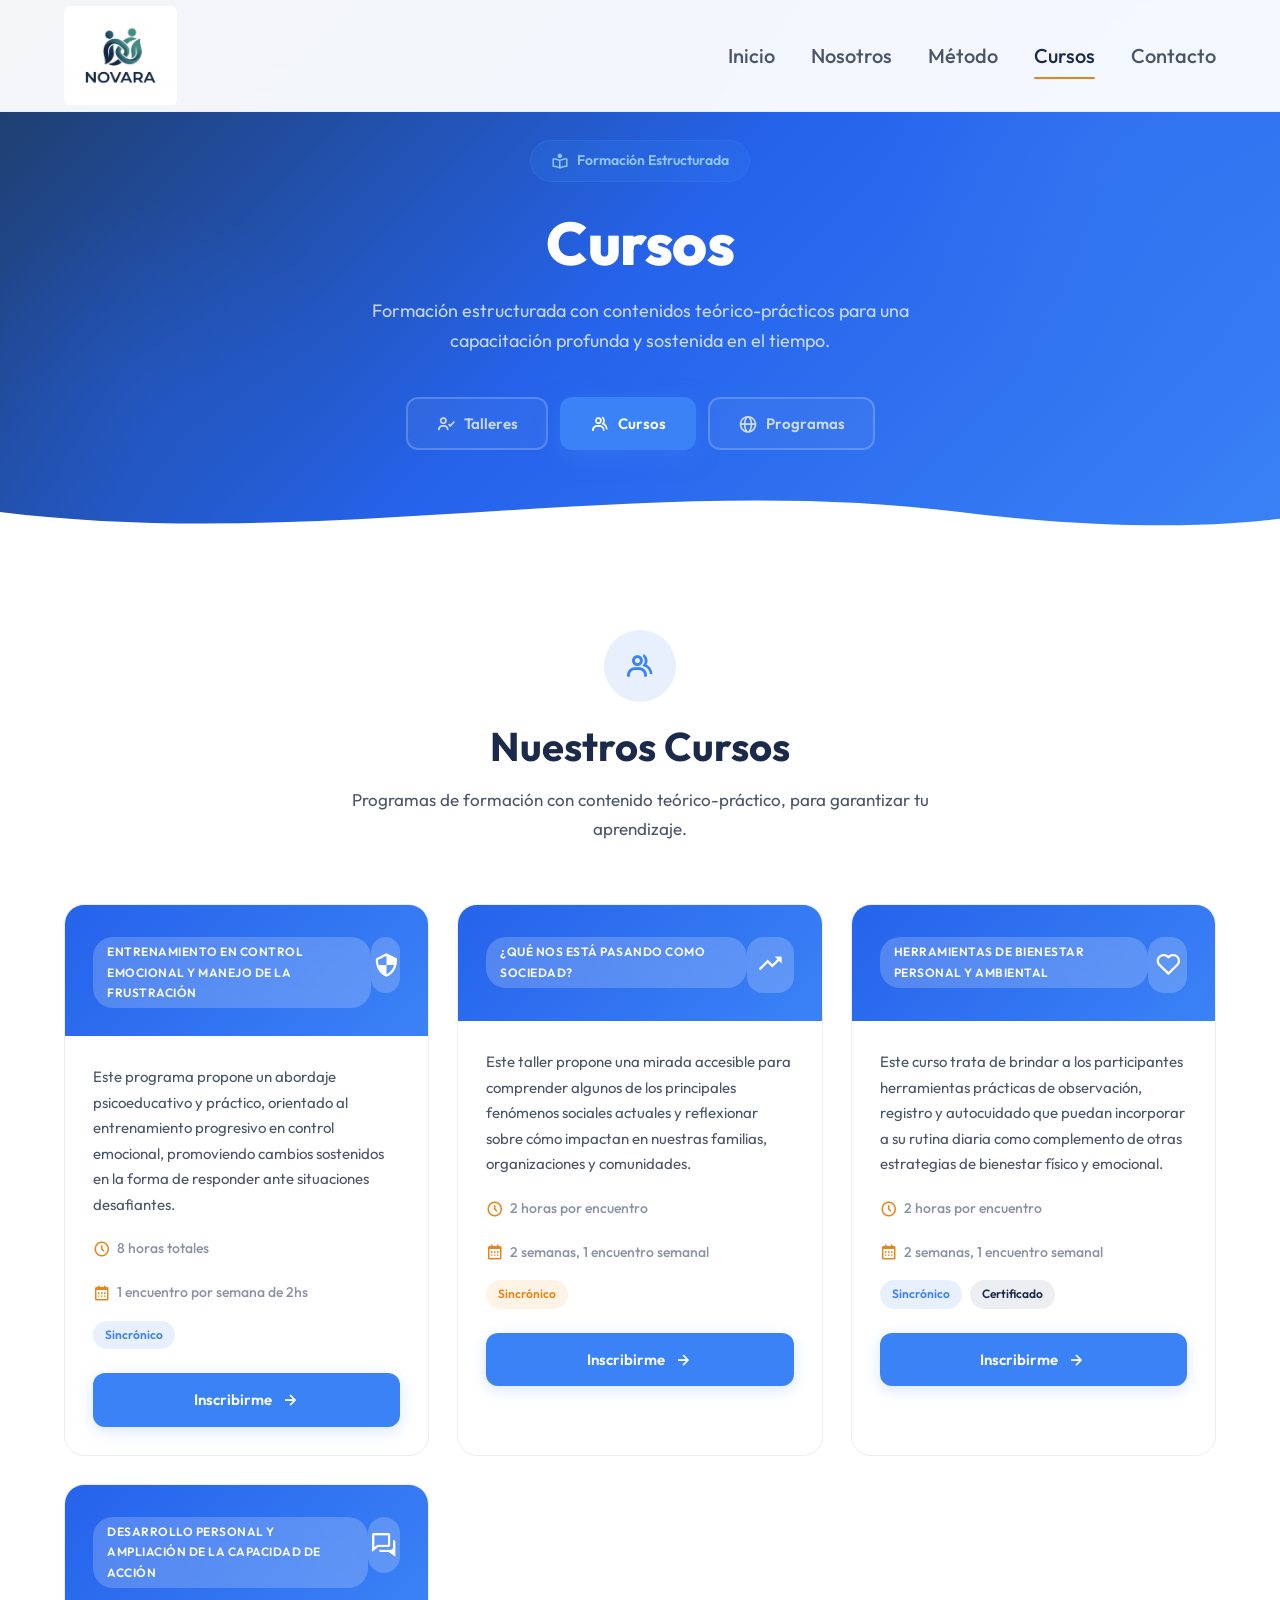
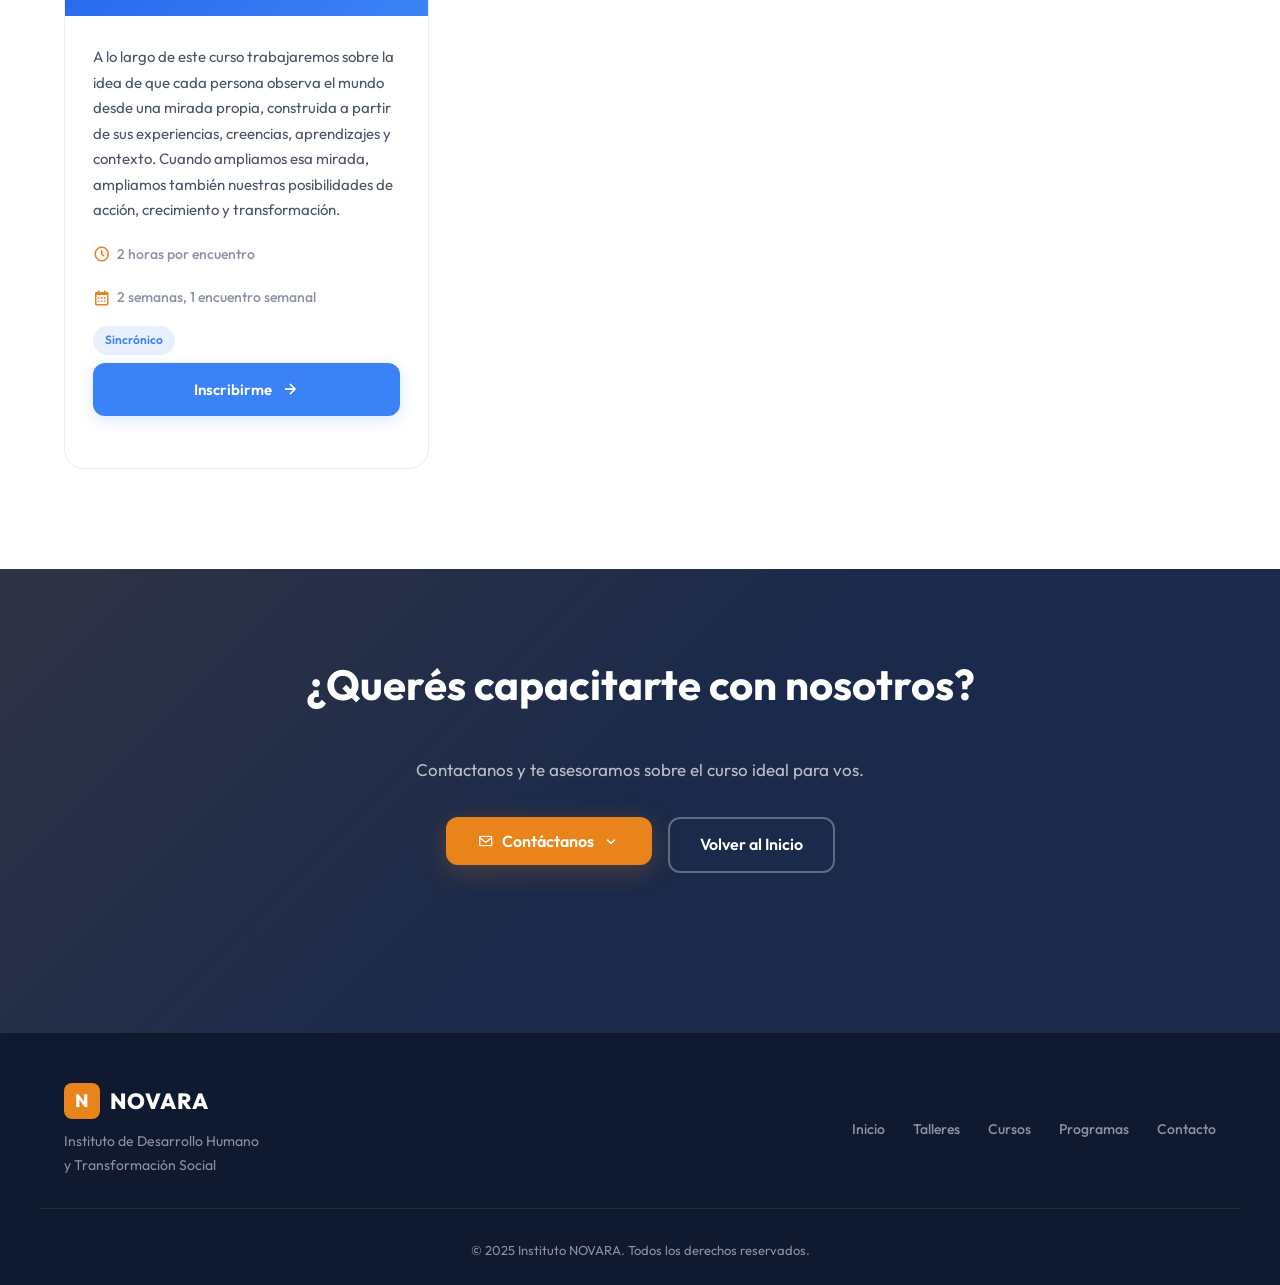
==== commit 3d11ed4f: "Add files via upload" ====
--- a/cursos.html
+++ b/cursos.html
@@ -77,47 +77,75 @@
                             progresivo en control emocional, promoviendo cambios sostenidos en la forma de responder
                             ante
                             situaciones desafiantes.</p>
-                        <div class="curso-card-meta"><span><i class='bx bx-time-five'></i> 8 horas</span><span><i
-                                    class='bx bx-calendar'></i> 1 encuentro por semana</span></div>
+                        <div class="curso-card-meta"><span><i class='bx bx-time-five'></i> 8 horas
+                                totales</span><span><i class='bx bx-calendar'></i> 1 encuentro por semana de 2hs</span>
+                        </div>
                         <div class="curso-card-tags"><span class="tag tag-blue">Sincrónico</span></div>
                         <a href="index.html#contacto" class="curso-card-btn btn-blue" data-nav-link>Inscribirme <i
                                 class='bx bx-right-arrow-alt'></i></a>
                     </div>
-                    <!-- </div>
+                </div>
                 <div class="curso-card" id="curso-2">
                     <div class="curso-card-header curso-gradient">
-                        <div class="curso-card-category">Liderazgo y Gestión de Equipos</div>
+                        <div class="curso-card-category">¿Qué nos está pasando como sociedad?</div>
                         <div class="curso-card-icon"><i class='bx bx-trending-up'></i></div>
                     </div>
                     <div class="curso-card-body">
-                        <p class="curso-card-desc">Técnicas avanzadas de liderazgo situacional, gestión del conflicto y
-                            desarrollo de equipos de alto rendimiento.</p>
-                        <div class="curso-card-meta"><span><i class='bx bx-time-five'></i> 60 horas</span><span><i
-                                    class='bx bx-calendar'></i> 4 meses</span></div>
-                        <div class="curso-card-tags"><span class="tag tag-orange">Presencial</span><span
-                                class="tag tag-blue">Virtual</span></div>
+                        <p class="curso-card-desc">Este taller propone una mirada accesible para comprender algunos
+                            de los principales fenómenos sociales actuales y reflexionar sobre cómo impactan en nuestras
+                            familias, organizaciones y comunidades.</p>
+                        <div class="curso-card-meta"><span><i class='bx bx-time-five'></i>2 horas por encuentro
+                            </span><span><i class='bx bx-calendar'></i> 2 semanas, 1 encuentro semanal</span></div>
+                        <div class="curso-card-tags"><span class="tag tag-orange">Sincrónico</span></div>
                         <a href="index.html#contacto" class="curso-card-btn btn-blue" data-nav-link>Inscribirme <i
                                 class='bx bx-right-arrow-alt'></i></a>
                     </div>
                 </div>
                 <div class="curso-card" id="curso-3">
                     <div class="curso-card-header curso-gradient">
-                        <div class="curso-card-category">Psicología Aplicada al Cambio Social</div>
+                        <div class="curso-card-category">Herramientas de Bienestar Personal y Ambiental</div>
                         <div class="curso-card-icon"><i class='bx bx-heart'></i></div>
                     </div>
                     <div class="curso-card-body">
-                        <p class="curso-card-desc">Herramientas de psicología comunitaria para intervenciones sociales
-                            efectivas y sustentables.</p>
-                        <div class="curso-card-meta"><span><i class='bx bx-time-five'></i> 48 horas</span><span><i
-                                    class='bx bx-calendar'></i> 3 meses</span></div>
-                        <div class="curso-card-tags"><span class="tag tag-blue">Virtual</span><span
+                        <p class="curso-card-desc">Este curso trata de brindar a los participantes herramientas
+                            prácticas de observación, registro
+                            y autocuidado que puedan incorporar a su rutina diaria como complemento de otras
+                            estrategias de
+                            bienestar físico y emocional.</p>
+                        <div class="curso-card-meta"><span><i class='bx bx-time-five'></i> 2 horas por encuentro</span>
+                            <span><i class='bx bx-calendar'></i> 2 semanas, 1 encuentro semanal</span>
+                        </div>
+                        <div class="curso-card-tags"><span class="tag tag-blue">Sincrónico</span><span
                                 class="tag tag-navy">Certificado</span></div>
                         <a href="index.html#contacto" class="curso-card-btn btn-blue" data-nav-link>Inscribirme <i
                                 class='bx bx-right-arrow-alt'></i></a>
-                    </div>-->
-                </div>
-            </div>
-        </div>
+                    </div>
+                </div>
+                <div class="curso-card" id="curso-4">
+                    <div class="curso-card-header curso-gradient">
+                        <div class="curso-card-category">Desarrollo Personal y Ampliación de la Capacidad de Acción
+                        </div>
+                        <div class="curso-card-icon"><i class='bx bx-conversation'></i></div>
+                    </div>
+                    <div class="curso-card-body">
+                        <p class="curso-card-desc">A lo largo de este curso trabajaremos sobre la idea de que cada
+                            persona
+                            observa el mundo desde una mirada propia, construida a partir de sus experiencias,
+                            creencias,
+                            aprendizajes y contexto. Cuando ampliamos esa mirada, ampliamos también nuestras
+                            posibilidades de
+                            acción, crecimiento y transformación.</p>
+                        <div class="curso-card-meta"><span><i class='bx bx-time-five'></i> 2 horas por encuentro</span>
+                            <span><i class='bx bx-calendar'></i> 2 semanas, 1 encuentro semanal</span>
+                        </div>
+                        <div class="curso-card-tags"><span class="tag tag-blue">Sincrónico</span>
+
+                            <a href="index.html#contacto" class="curso-card-btn btn-blue" data-nav-link>Inscribirme <i
+                                    class='bx bx-right-arrow-alt'></i></a>
+                        </div>
+                    </div>
+                </div>
+            </div>
     </section>
 
     <section class="cta-section">
@@ -201,6 +229,10 @@
     <script>
         const overlay = document.getElementById('page-transition-overlay');
         window.addEventListener('load', () => { setTimeout(() => { overlay.classList.add('hidden'); }, 100); });
+        // Fix para navegación atrás en móviles (bfcache)
+        window.addEventListener('pageshow', (event) => {
+            if (event.persisted) { overlay.classList.remove('active'); overlay.classList.add('hidden'); }
+        });
         document.querySelectorAll('a[data-nav-link]').forEach(link => {
             link.addEventListener('click', (e) => {
                 const href = link.getAttribute('href');
